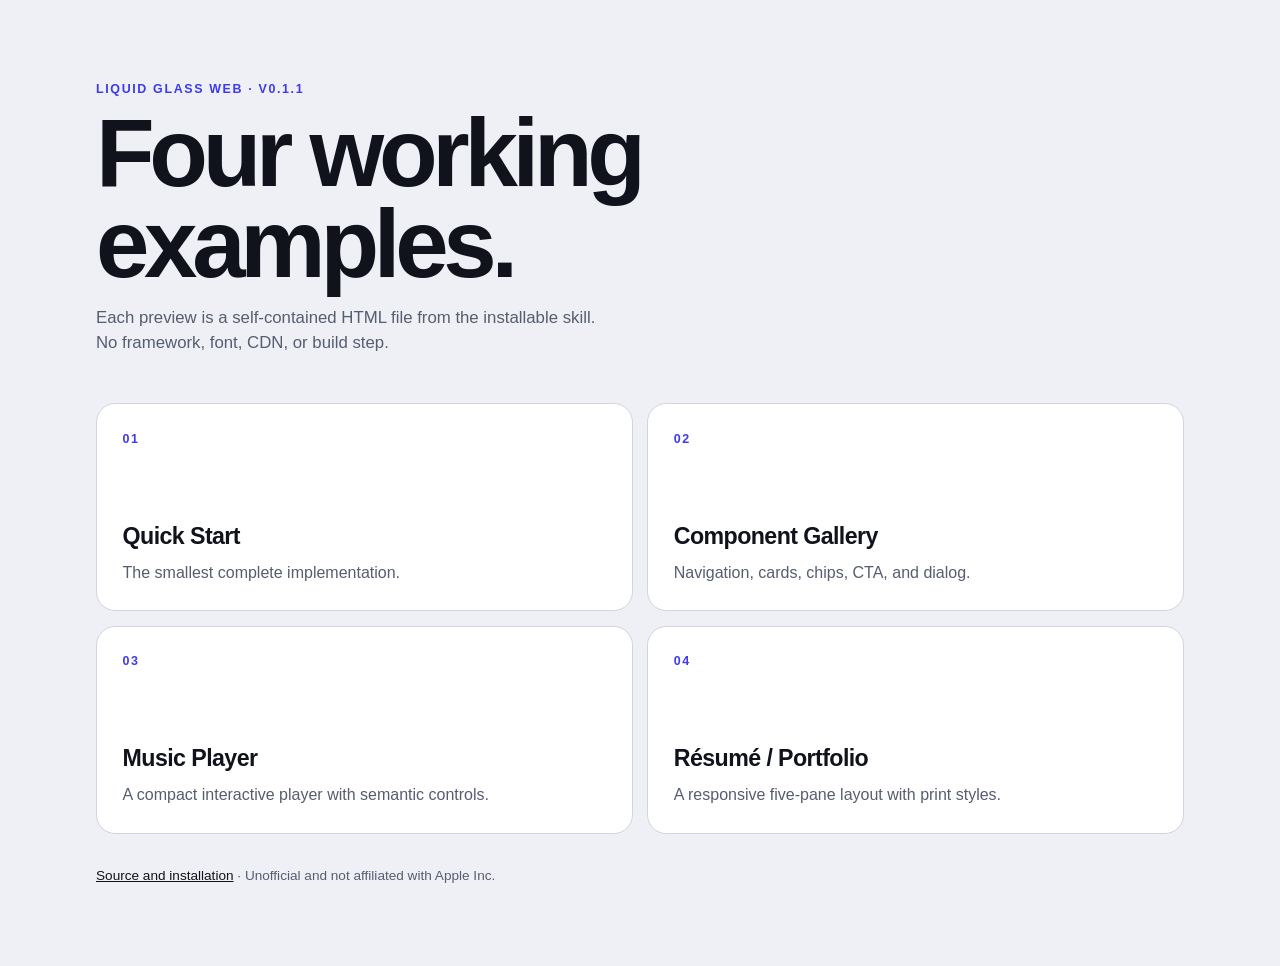
==== index.html @ 8a361527 "Release v0.1.1 edge refraction and appearance controls" ====
<!doctype html>
<html lang="en">
<head>
  <meta charset="utf-8">
  <meta name="viewport" content="width=device-width, initial-scale=1">
  <meta name="color-scheme" content="light dark">
  <meta name="description" content="Four self-contained Liquid Glass Web examples.">
  <title>Liquid Glass Web — Examples</title>
  <style>
    :root {
      color-scheme: light dark;
      --bg: #eef0f6;
      --surface: #fff;
      --ink: #10131c;
      --dim: #555d70;
      --line: #cfd4df;
      --accent: #3f3aed;
    }
    @media (prefers-color-scheme: dark) {
      :root {
        --bg: #0a0c15;
        --surface: #151824;
        --ink: #f2f4fa;
        --dim: #b6bccd;
        --line: #34394a;
        --accent: #9db4ff;
      }
    }
    * { box-sizing: border-box; }
    body {
      margin: 0;
      min-width: 20rem;
      color: var(--ink);
      background: var(--bg);
      font-family: -apple-system, BlinkMacSystemFont, "Segoe UI", sans-serif;
      line-height: 1.5;
    }
    main { width: min(68rem, calc(100% - 2rem)); margin: 0 auto; padding: 5rem 0; }
    header { max-width: 48rem; margin-bottom: 3rem; }
    .eyebrow { color: var(--accent); font-size: 0.78rem; font-weight: 750; letter-spacing: 0.13em; text-transform: uppercase; }
    h1 { margin: 0.5rem 0 1rem; font-size: clamp(2.8rem, 8vw, 6rem); line-height: 0.95; letter-spacing: -0.055em; }
    header p { max-width: 54ch; margin: 0; color: var(--dim); font-size: 1.05rem; }
    .grid { display: grid; grid-template-columns: repeat(2, minmax(0, 1fr)); gap: 0.9rem; }
    .card {
      min-height: 13rem;
      padding: 1.6rem;
      display: flex;
      flex-direction: column;
      color: var(--ink);
      background: var(--surface);
      border: 1px solid var(--line);
      border-radius: 1.2rem;
      text-decoration: none;
    }
    .card:hover { border-color: var(--accent); }
    .card:focus-visible { outline: 3px solid var(--accent); outline-offset: 3px; }
    .number { color: var(--accent); font-size: 0.78rem; font-weight: 750; letter-spacing: 0.12em; }
    h2 { margin: auto 0 0.45rem; font-size: 1.45rem; letter-spacing: -0.025em; }
    .card p { margin: 0; color: var(--dim); }
    footer { margin-top: 2rem; color: var(--dim); font-size: 0.85rem; }
    footer a { color: var(--ink); }
    @media (max-width: 42rem) {
      main { padding: 3rem 0; }
      .grid { grid-template-columns: 1fr; }
    }
  </style>
</head>
<body>
  <main>
    <header>
      <div class="eyebrow">Liquid Glass Web · v0.1.1</div>
      <h1>Four working examples.</h1>
      <p>Each preview is a self-contained HTML file from the installable skill. No framework, font, CDN, or build step.</p>
    </header>

    <nav class="grid" aria-label="Liquid Glass examples">
      <a class="card" href="skills/liquid-glass-web/references/example-quick-start.html">
        <span class="number">01</span>
        <h2>Quick Start</h2>
        <p>The smallest complete implementation.</p>
      </a>
      <a class="card" href="skills/liquid-glass-web/references/example-components.html">
        <span class="number">02</span>
        <h2>Component Gallery</h2>
        <p>Navigation, cards, chips, CTA, and dialog.</p>
      </a>
      <a class="card" href="skills/liquid-glass-web/references/example-music-player.html">
        <span class="number">03</span>
        <h2>Music Player</h2>
        <p>A compact interactive player with semantic controls.</p>
      </a>
      <a class="card" href="skills/liquid-glass-web/references/example-resume.html">
        <span class="number">04</span>
        <h2>Résumé / Portfolio</h2>
        <p>A responsive five-pane layout with print styles.</p>
      </a>
    </nav>

    <footer>
      <a href="https://github.com/voyhuang/liquid-glass-web">Source and installation</a>
      · Unofficial and not affiliated with Apple Inc.
    </footer>
  </main>
</body>
</html>
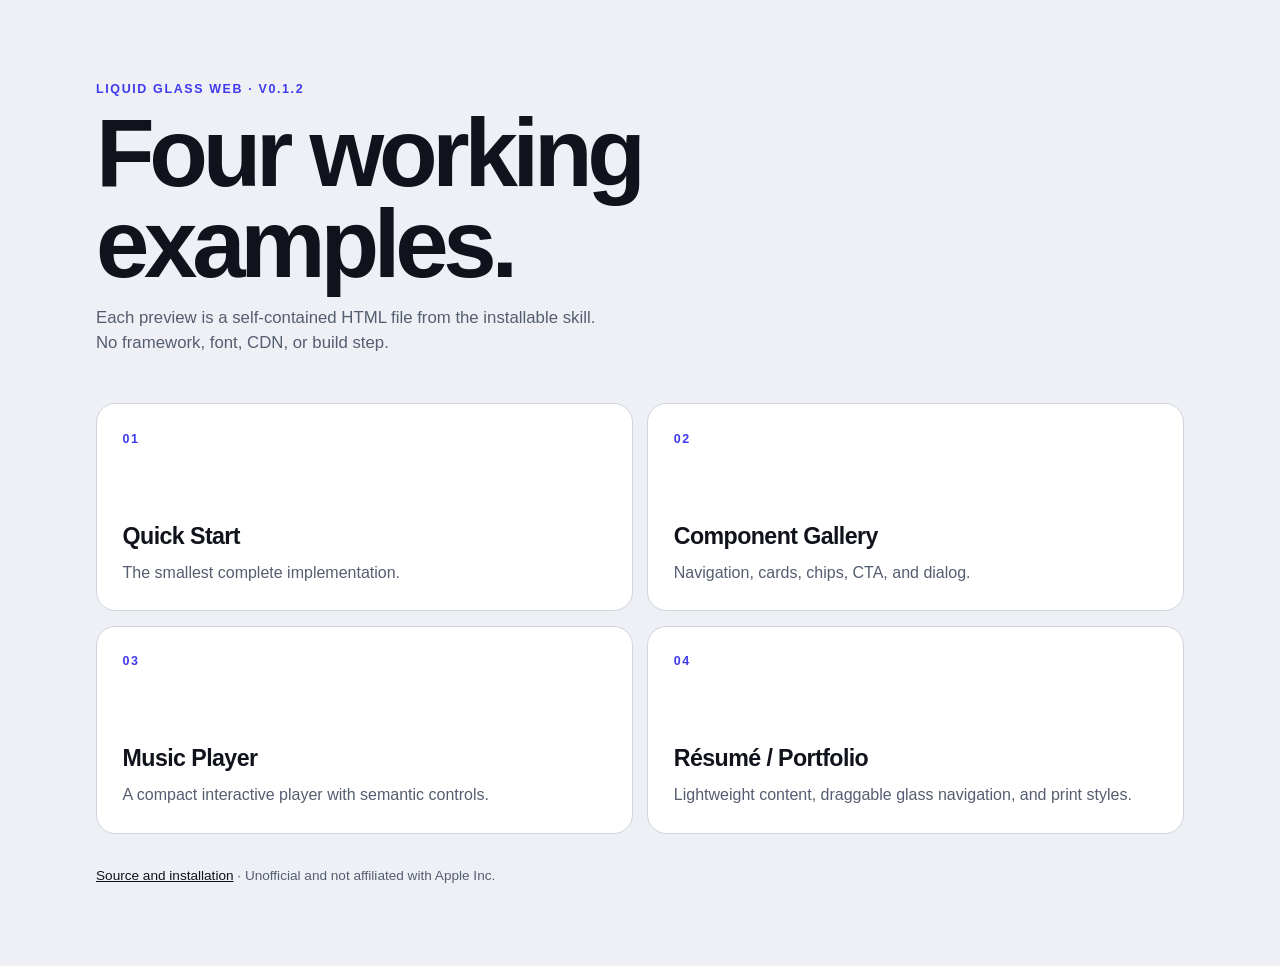
==== commit 51dd0e92: "Release v0.1.2 dual-path glass and lightweight materials" ====
--- a/index.html
+++ b/index.html
@@ -68,7 +68,7 @@
 <body>
   <main>
     <header>
-      <div class="eyebrow">Liquid Glass Web · v0.1.1</div>
+      <div class="eyebrow">Liquid Glass Web · v0.1.2</div>
       <h1>Four working examples.</h1>
       <p>Each preview is a self-contained HTML file from the installable skill. No framework, font, CDN, or build step.</p>
     </header>
@@ -92,7 +92,7 @@
       <a class="card" href="skills/liquid-glass-web/references/example-resume.html">
         <span class="number">04</span>
         <h2>Résumé / Portfolio</h2>
-        <p>A responsive five-pane layout with print styles.</p>
+        <p>Lightweight content, draggable glass navigation, and print styles.</p>
       </a>
     </nav>
 
